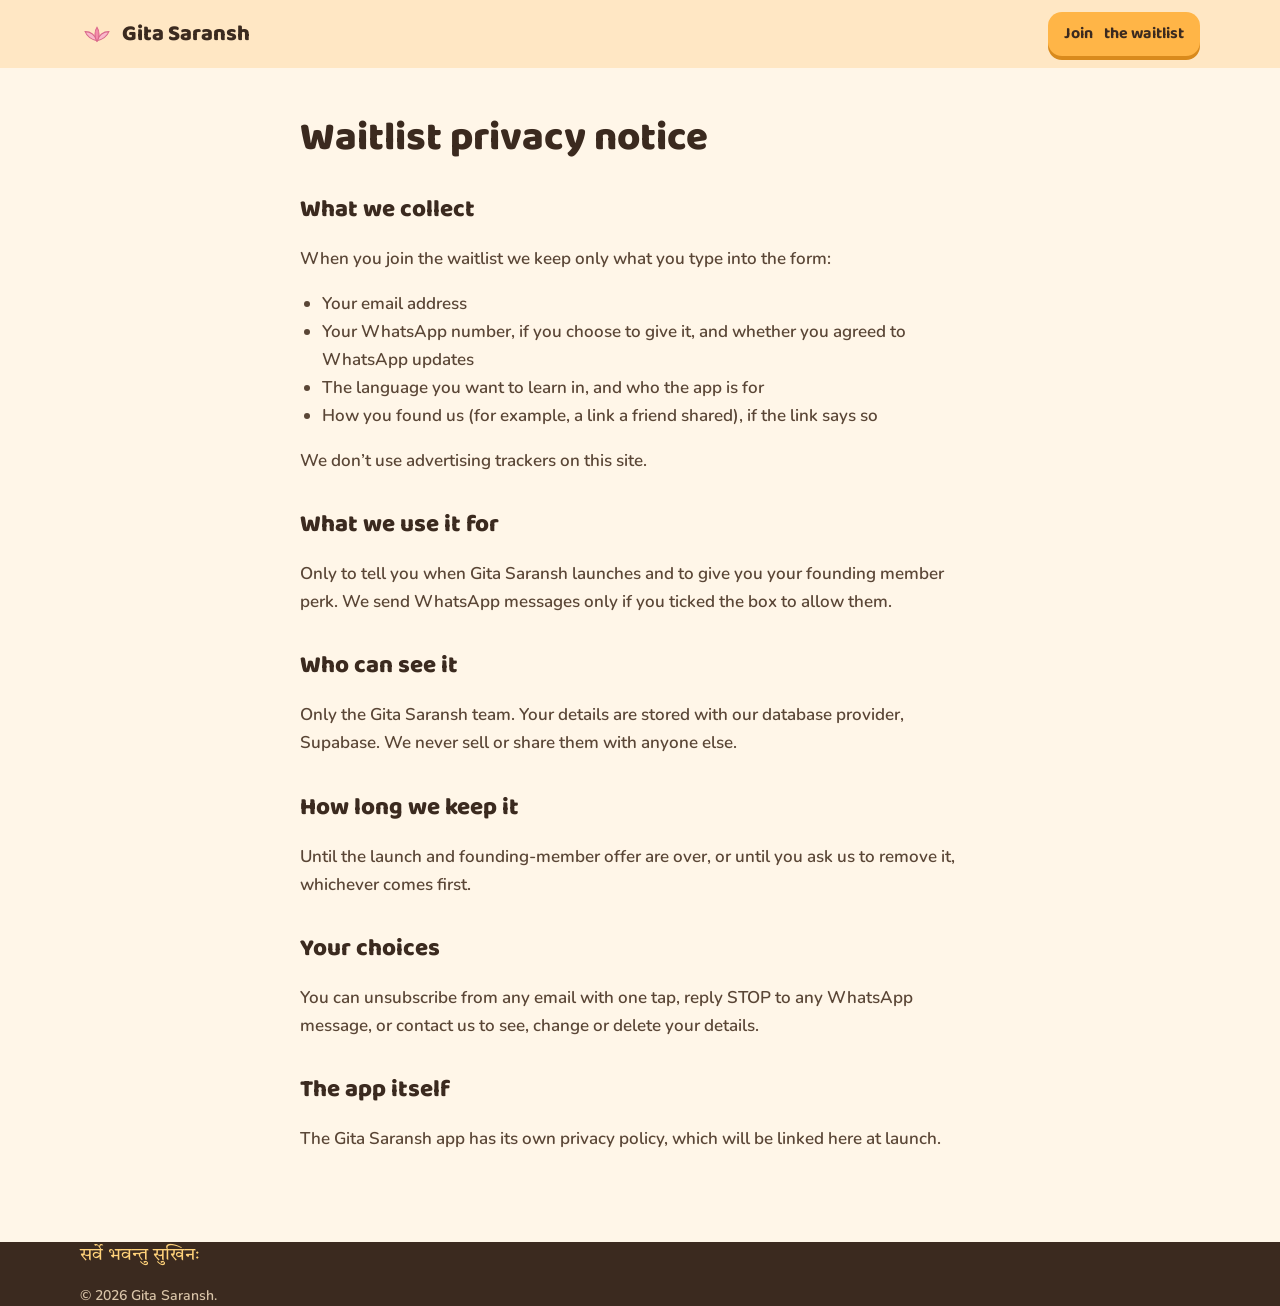
==== privacy.html @ 6c2f9ed2 "Gita Saransh waitlist website" ====
<!doctype html>
<html lang="en">
<head>
<meta charset="utf-8">
<meta name="viewport" content="width=device-width, initial-scale=1">
<title>Privacy · Gita Saransh</title>
<meta name="description" content="How Gita Saransh uses the details you give when you join the waitlist.">
<meta name="theme-color" content="#FFE7C4">
<link rel="icon" href="assets/favicon.svg" type="image/svg+xml">
<link rel="preconnect" href="https://fonts.googleapis.com">
<link rel="preconnect" href="https://fonts.gstatic.com" crossorigin>
<link rel="stylesheet" href="https://fonts.googleapis.com/css2?family=Baloo+2:wght@700;800&family=Nunito:wght@600;700;800&family=Tiro+Devanagari+Sanskrit&display=swap">
<link rel="stylesheet" href="styles.css">
<script src="config.js" defer></script>
<script src="settings.js" defer></script>
</head>
<body>
<header class="site-header">
  <div class="wrap hdr">
    <a class="brand" href="index.html">
      <svg width="34" height="22" viewBox="0 0 200 120" aria-hidden="true"><path d="M100 100 C70 92 40 72 30 46 C60 46 88 66 100 100 Z" fill="#F9B8CB" stroke="#D9678A" stroke-width="6"/><path d="M100 100 C130 92 160 72 170 46 C140 46 112 66 100 100 Z" fill="#F9B8CB" stroke="#D9678A" stroke-width="6"/><path d="M100 104 C84 82 84 42 100 20 C116 42 116 82 100 104 Z" fill="#F48BAA" stroke="#D9678A" stroke-width="6"/></svg>
      <span>Gita Saransh</span>
    </a>
    <a class="btn btn--sm" href="index.html#join">Join<span class="hide-s">&nbsp;the waitlist</span></a>
  </div>
</header>

<main class="wrap doc">
  <h1>Waitlist privacy notice</h1>
  <p data-tpl="Last updated: {privacy_updated}" data-needs="privacy_updated" hidden></p>

  <h2>What we collect</h2>
  <p>When you join the waitlist we keep only what you type into the form:</p>
  <ul>
    <li>Your email address</li>
    <li>Your WhatsApp number, if you choose to give it, and whether you agreed to WhatsApp updates</li>
    <li>The language you want to learn in, and who the app is for</li>
    <li>How you found us (for example, a link a friend shared), if the link says so</li>
  </ul>
  <p>We don’t use advertising trackers on this site.</p>

  <h2>What we use it for</h2>
  <p>Only to tell you when Gita Saransh launches and to give you your founding member perk. We send WhatsApp messages only if you ticked the box to allow them.</p>

  <h2>Who can see it</h2>
  <p>Only the Gita Saransh team. Your details are stored with our database provider, Supabase. We never sell or share them with anyone else.</p>

  <h2>How long we keep it</h2>
  <p>Until the launch and founding-member offer are over, or until you ask us to remove it, whichever comes first.</p>

  <h2>Your choices</h2>
  <p>You can unsubscribe from any email with one tap, reply STOP to any WhatsApp message, <span data-needs="contact_email" hidden>or write to <a href="#" data-tpl-href="mailto:{contact_email}" data-tpl="{contact_email}"></a></span><span data-unless="contact_email">or contact us</span> to see, change or delete your details.</p>

  <h2>The app itself</h2>
  <p>The Gita Saransh app has its own privacy policy, which will be linked here at launch.</p>
</main>

<footer class="site-footer">
  <div class="wrap stack foot">
    <p class="sa" lang="sa">सर्वे भवन्तु सुखिनः</p>
    <small>© 2026 Gita Saransh.</small>
  </div>
</footer>
</body>
</html>
---- styles.css ----
/* Gita Saransh website
   Design language from the app's design canvas:
   Baloo 2 (headings), Nunito (body), Tiro Devanagari Sanskrit (shlokas);
   ghee, peach and marigold palette; chunky buttons with a 5px bottom shadow. */

:root {
  --ghee: #FFF6E8;
  --peach: #FFE7C4;
  --peach-soft: #FFE1B0;
  --marigold: #FFB547;
  --marigold-deep: #D98A1C;
  --line: #F2DDBF;
  --ink: #3B2A1F;
  --ink-soft: #5A4636;
  --ink-mute: #6B5646;
  --rust: #A3481A;
  --rust-deep: #7A3410;
  --focus: #2F5FBF;
  --tulsi: #4E8F3E;
  --tulsi-deep: #2F6B2A;
  --f-head: 'Baloo 2', system-ui, sans-serif;
  --f-body: 'Nunito', system-ui, sans-serif;
  --f-sa: 'Tiro Devanagari Sanskrit', 'Noto Serif Devanagari', serif;
  color-scheme: light;
}

*, *::before, *::after { box-sizing: border-box; }
html { scroll-behavior: smooth; -webkit-text-size-adjust: 100%; }
body {
  margin: 0;
  background: var(--ghee);
  color: var(--ink);
  font-family: var(--f-body);
  font-weight: 600;
  line-height: 1.5;
  -webkit-font-smoothing: antialiased;
}
img { display: block; max-width: none; }
a { color: var(--rust); }
a:hover { color: var(--rust-deep); }
:focus-visible { outline: 3px solid var(--focus); outline-offset: 3px; }
[hidden] { display: none !important; }
section[id] { scroll-margin-top: 76px; }

.sr-only {
  position: absolute; width: 1px; height: 1px; padding: 0; margin: -1px;
  overflow: hidden; clip: rect(0 0 0 0); white-space: nowrap; border: 0;
}
.skip {
  position: absolute; left: 12px; top: -60px; z-index: 50;
  padding: 10px 16px; border-radius: 12px; background: var(--ink); color: var(--peach-soft);
  font-weight: 800; text-decoration: none;
}
.skip:focus { top: 12px; }

/* ---------- layout ---------- */
.wrap { width: 100%; max-width: 1200px; margin: 0 auto; padding: 0 20px; }
.sec { padding: 56px 0; }
.stack { display: flex; flex-direction: column; }
.h1 { margin: 0; font-family: var(--f-head); font-weight: 800; font-size: 40px; line-height: 1.05; letter-spacing: -.01em; }
.h2 { margin: 0; font-family: var(--f-head); font-weight: 800; font-size: 32px; line-height: 1.1; }
.h3 { margin: 0; font-family: var(--f-head); font-weight: 800; font-size: 23px; line-height: 1.15; }
.lede { margin: 0; font-size: 17px; line-height: 1.55; color: var(--ink-soft); }
.eyebrow { font-weight: 800; font-size: 14px; letter-spacing: .08em; text-transform: uppercase; color: var(--rust); }
.sa { font-family: var(--f-sa); font-weight: 400; }
.body { margin: 0; font-size: 16px; line-height: 1.5; color: var(--ink-soft); }

/* ---------- buttons ---------- */
.btn {
  display: inline-flex; align-items: center; justify-content: center; gap: 8px;
  min-height: 58px; padding: 8px 26px; border: none; border-radius: 18px; text-align: center;
  background: var(--marigold); color: var(--ink);
  font-family: var(--f-head); font-weight: 700; font-size: 20px; line-height: 1;
  text-decoration: none; box-shadow: 0 5px 0 var(--marigold-deep);
  cursor: pointer; transition: transform .08s, box-shadow .08s, filter .15s;
}
.btn:hover { color: var(--ink); filter: brightness(1.04); }
.btn:active { transform: translateY(4px); box-shadow: 0 1px 0 var(--marigold-deep); }
.btn[disabled] { background: #EFE3D1; color: #7D6A58; box-shadow: 0 5px 0 #DCCDB7; cursor: progress; transform: none; filter: none; }
.btn--block { width: 100%; }
.btn--sm { min-height: 44px; padding: 0 16px; white-space: nowrap; font-size: 16px; border-radius: 14px; box-shadow: 0 4px 0 var(--marigold-deep); }
.btn--green { background: var(--tulsi); color: #fff; box-shadow: 0 5px 0 var(--tulsi-deep); }
.btn--green:hover { color: #fff; }
.btn--green:active { box-shadow: 0 1px 0 var(--tulsi-deep); }
.ghost {
  display: inline-flex; align-items: center; min-height: 44px; padding: 0 10px;
  border: none; background: transparent; color: #8A4A12;
  font-family: var(--f-head); font-weight: 700; font-size: 17px; text-decoration: none; cursor: pointer;
}
.ghost:hover { color: var(--rust-deep); text-decoration: underline; text-underline-offset: 4px; }

/* ---------- header ---------- */
.site-header { position: sticky; top: 0; z-index: 20; background: var(--peach); transition: box-shadow .2s; }
.site-header.scrolled { box-shadow: 0 3px 0 var(--line); }
.hdr { height: 68px; display: flex; align-items: center; gap: 12px; }
.brand { display: flex; align-items: center; gap: 8px; flex-grow: 1; color: var(--ink); text-decoration: none; }
.brand:hover { color: var(--ink); }
.brand span { font-family: var(--f-head); font-weight: 800; font-size: 22px; white-space: nowrap; }
@media (max-width: 440px) { .hdr { gap: 8px; } .brand { gap: 6px; min-width: 0; } .brand span { font-size: 19px; overflow: hidden; text-overflow: ellipsis; } .langsel { padding: 0 4px; font-size: 13px; max-width: 108px; } .btn--sm { padding: 0 12px; } }
.nav { display: none; gap: 22px; align-items: center; margin-right: 8px; }
.navlink { font-weight: 800; font-size: 15px; color: var(--ink); text-decoration: none; padding: 10px 4px; }
.navlink:hover { color: var(--rust); }
.langsel {
  height: 44px; border-radius: 14px; border: 2px solid var(--line); background: #fff;
  padding: 0 10px; font-family: var(--f-body); font-weight: 800; font-size: 14px; color: var(--ink); cursor: pointer;
}
.hide-s { display: none; }

/* ---------- hero ---------- */
.hero-sec { background: var(--peach); position: relative; overflow: hidden; }
.hero { display: grid; grid-template-columns: minmax(0, 1fr); gap: 4px; align-items: center; padding-top: 18px; }
.hero-copy { gap: 14px; position: relative; z-index: 1; }
.hero-copy .sa { font-size: 19px; color: var(--rust); }
.cta-row { display: flex; flex-wrap: wrap; gap: 10px; margin-top: 4px; }
.pills { display: flex; flex-wrap: wrap; gap: 8px; }
.pill { padding: 6px 12px; border-radius: 999px; background: var(--ghee); font-weight: 800; font-size: 13px; }
.scene-wrap { position: relative; height: 370px; display: flex; justify-content: center; }
.scene { position: relative; width: 360px; height: 370px; flex-shrink: 0; transform-origin: 50% 0; }
.scene > * { position: absolute; }
.sun-pulse { left: 60px; top: 10px; width: 240px; height: 240px; border-radius: 50%; background: #FFD98E; }
.sun { left: 80px; top: 30px; width: 200px; height: 200px; border-radius: 50%; background: #FFC24B; }
.rays { left: 30px; top: -20px; }
.cloud { height: 28px; border-radius: 28px; background: #fff; opacity: .85; }
.hill1 { left: -80px; width: 520px; top: 260px; height: 300px; border-radius: 50% 50% 0 0; background: #F6C98A; }
.hill2 { left: -160px; width: 440px; top: 290px; height: 300px; border-radius: 50% 50% 0 0; background: #EFB56B; }
.hello {
  left: 212px; top: 70px; padding: 6px 14px; border-radius: 16px; background: #fff;
  box-shadow: 0 3px 0 var(--line); font-family: var(--f-head); font-weight: 800; font-size: 20px;
  color: var(--rust); white-space: nowrap;
}

/* ---------- how it works ---------- */
.steps { display: grid; grid-template-columns: minmax(0, 1fr); gap: 16px; }
.card { border-radius: 24px; background: #fff; border: 3px solid var(--line); padding: 20px; display: flex; flex-direction: column; gap: 12px; }
.num {
  width: 40px; height: 40px; border-radius: 20px; background: var(--marigold);
  display: flex; align-items: center; justify-content: center;
  font-family: var(--f-head); font-weight: 800; font-size: 20px;
}
.demo { border-radius: 16px; background: var(--ghee); }
.demo--shloka { padding: 12px; font-size: 19px; line-height: 1.8; }
.demo--xp { height: 118px; display: flex; align-items: center; justify-content: center; gap: 14px; }
.demo--grow { height: 118px; display: flex; align-items: flex-end; justify-content: center; gap: 4px; overflow: hidden; }
.xp {
  display: flex; align-items: center; gap: 6px; padding: 10px 18px; border-radius: 999px;
  background: var(--peach-soft); border: 3px solid var(--marigold);
  font-family: var(--f-head); font-weight: 800; font-size: 26px; white-space: nowrap;
}
.xp-note { font-weight: 800; font-size: 14px; color: var(--ink-mute); line-height: 1.3; }
.forms-band { border-radius: 28px; background: var(--peach); padding: 22px 18px; display: flex; flex-direction: column; gap: 16px; }
.ages { display: grid; grid-template-columns: repeat(3, minmax(0, 1fr)); gap: 12px; margin: 0; padding: 0; list-style: none; }
.age {
  border-radius: 18px; background: var(--ghee); padding: 10px 6px 12px;
  display: flex; flex-direction: column; align-items: center; gap: 2px; text-align: center;
}
.age-name { font-family: var(--f-head); font-weight: 800; font-size: 18px; line-height: 1.1; }
.age-span { font-size: 13px; font-weight: 800; color: var(--rust); }

/* ---------- split sections ---------- */
.split { display: grid; grid-template-columns: minmax(0, 1fr); gap: 28px; align-items: center; }
.ticks { display: flex; flex-direction: column; gap: 8px; margin: 0; padding: 0; list-style: none; font-weight: 700; font-size: 16px; }
.ticks li { display: flex; gap: 8px; align-items: flex-start; }
.ticks svg { flex-shrink: 0; }
.hint { font-size: 14px; font-weight: 700; color: var(--ink-mute); }

/* ask krishna */
.chat { border-radius: 28px; background: var(--ghee); border: 3px solid var(--line); padding: 16px; display: flex; flex-direction: column; gap: 12px; }
.agetabs { display: flex; gap: 6px; overflow-x: auto; scrollbar-width: none; padding: 3px; margin: -3px; }
.agetabs::-webkit-scrollbar { display: none; }
.tab {
  flex-shrink: 0; border: 2px solid var(--line); background: #fff; border-radius: 14px;
  min-height: 44px; padding: 4px 12px; font-family: var(--f-head); font-weight: 700; font-size: 15px;
  color: var(--ink-mute); cursor: pointer; line-height: 1.1;
}
.tab[aria-pressed="true"] { background: var(--ink); border-color: var(--ink); color: var(--peach-soft); }
.q-bubble { align-self: flex-end; max-width: 80%; padding: 11px 15px; border-radius: 20px 20px 6px 20px; background: var(--marigold); font-weight: 700; font-size: 16px; }
.a-row { display: flex; gap: 8px; align-items: flex-end; }
.avatar { width: 46px; height: 46px; flex-shrink: 0; border-radius: 23px; background: var(--peach); overflow: hidden; position: relative; }
.avatar img { position: absolute; left: -2px; top: 0; }
.a-bubble { padding: 12px 15px; border-radius: 20px 20px 20px 6px; background: #fff; border: 2px solid var(--line); font-weight: 600; font-size: 16px; line-height: 1.5; }
.gesture { font-style: italic; font-size: 13px; font-weight: 700; color: var(--rust); margin-bottom: 4px; }
.verse { margin-left: 54px; border-radius: 18px; background: #FFF1D6; border: 2px solid #F5CF8E; padding: 12px 14px; }
.verse-tag { display: inline-block; padding: 2px 8px; border-radius: 999px; background: var(--marigold); font-weight: 800; font-size: 12px; margin-bottom: 6px; }
.verse .sa { font-size: 17px; line-height: 1.6; }
.verse-en { font-size: 14px; font-weight: 700; line-height: 1.45; margin-top: 6px; }

/* courtyard */
.items { display: grid; grid-template-columns: repeat(3, minmax(0, 1fr)); gap: 10px; margin: 0; padding: 0; list-style: none; }
.item { border-radius: 18px; background: #fff; border: 2px solid var(--line); padding: 8px 6px 10px; display: flex; flex-direction: column; align-items: center; gap: 2px; text-align: center; }
.item-name { font-size: 13px; font-weight: 800; line-height: 1.2; }
.item-xp { font-size: 12px; font-weight: 800; color: var(--rust); }
.yard { position: relative; height: 340px; border-radius: 28px; overflow: hidden; background: var(--peach); }
.yard-ground { position: absolute; left: 0; right: 0; top: 214px; bottom: 0; background: #EFC08A; border-top: 4px solid #E0A868; }
.yard-garland { position: absolute; left: 0; top: 0; width: 100%; height: 30px; }
.yard-stage { position: absolute; left: 50%; top: 22px; width: 300px; margin-left: -150px; height: 300px; }
.yard-stage > * { position: absolute; }

/* join */
.join-sec { background: var(--peach); }
.joingrid { display: grid; grid-template-columns: minmax(0, 1fr); gap: 20px; }
.perk { border-radius: 22px; background: #fff; border: 3px dashed var(--marigold); padding: 16px 18px; display: flex; gap: 12px; align-items: center; }
.perk-title { font-family: var(--f-head); font-weight: 800; font-size: 19px; line-height: 1.2; }
.perk-body { font-size: 15px; font-weight: 700; color: var(--ink-soft); line-height: 1.4; }
.panel { border-radius: 28px; background: #fff; box-shadow: 0 6px 0 var(--line); padding: 22px 20px; display: flex; flex-direction: column; gap: 18px; }
.fields { display: grid; grid-template-columns: minmax(0, 1fr); gap: 18px; }
.lbl { display: block; font-family: var(--f-head); font-weight: 700; font-size: 17px; margin-bottom: 6px; padding: 0; }
.lbl small { font-family: var(--f-body); font-weight: 600; font-size: 14px; color: var(--ink-mute); }
.inp {
  width: 100%; height: 54px; border-radius: 16px; border: 3px solid var(--line); background: #fff;
  padding: 0 16px; font-family: var(--f-body); font-weight: 700; font-size: 17px; color: var(--ink);
}
.inp::placeholder { color: #8F7A66; }
.inp:focus { border-color: var(--marigold); outline: none; box-shadow: 0 0 0 4px var(--peach-soft); }
.inp[aria-invalid="true"] { border-color: #C0461B; }
select.inp { cursor: pointer; }
.cc { height: 54px; border-radius: 16px; background: #F4EEE6; padding: 0 12px; display: flex; align-items: center; font-weight: 800; font-size: 16px; flex-shrink: 0; }
.row { display: flex; gap: 8px; }
.ccsel { width: 108px; border: 3px solid #F4EEE6; font-family: var(--f-body); color: var(--ink); cursor: pointer; padding: 0 6px 0 10px; }
.ccsel:focus { border-color: var(--marigold); outline: none; box-shadow: 0 0 0 4px var(--peach-soft); }
.row .inp { min-width: 0; }
.check { display: flex; gap: 10px; align-items: flex-start; font-size: 15px; font-weight: 700; line-height: 1.4; cursor: pointer; }
.check input { width: 22px; height: 22px; margin: 0; flex-shrink: 0; accent-color: var(--marigold-deep); }
fieldset { border: none; margin: 0; padding: 0; min-width: 0; }
.chips { display: flex; flex-wrap: wrap; gap: 8px; }
.chip { position: relative; }
.chip input { position: absolute; opacity: 0; width: 1px; height: 1px; }
.chip span {
  display: inline-flex; align-items: center; min-height: 44px; padding: 0 16px;
  border: 2px solid var(--line); background: #fff; border-radius: 999px;
  font-weight: 800; font-size: 15px; cursor: pointer; transition: background .15s, box-shadow .15s;
}
.chip input:checked + span { background: var(--peach-soft); border-color: var(--marigold); box-shadow: 0 3px 0 var(--marigold-deep); }
.chip input:focus-visible + span { outline: 3px solid var(--focus); outline-offset: 2px; }
.alert { margin: 0; padding: 10px 14px; border-radius: 14px; background: #FDE8E0; color: #8A2E12; font-weight: 800; font-size: 15px; }
.fineprint { margin: -6px 0 0; font-size: 13px; font-weight: 600; line-height: 1.5; color: var(--ink-mute); text-align: center; }
.hp { position: absolute; left: -9999px; width: 1px; height: 1px; overflow: hidden; }
.joined { align-items: center; text-align: center; gap: 10px; padding: 26px 22px; }
.joined-art { display: flex; align-items: flex-end; gap: 4px; }
.joined-title { font-family: var(--f-head); font-weight: 800; font-size: 30px; line-height: 1.1; }
.joined p { margin: 0; font-size: 16px; line-height: 1.5; color: var(--ink-soft); max-width: 420px; }

/* faq */
.faq { border-top: 3px solid var(--line); }
.faq details { border-bottom: 3px solid var(--line); }
.faq summary {
  display: flex; align-items: center; justify-content: space-between; gap: 12px;
  min-height: 64px; padding: 12px 4px; list-style: none; cursor: pointer;
  font-family: var(--f-head); font-weight: 700; font-size: 19px; line-height: 1.25;
}
.faq summary::-webkit-details-marker { display: none; }
.faq .plus {
  width: 34px; height: 34px; flex-shrink: 0; border-radius: 17px; background: var(--peach-soft);
  display: flex; align-items: center; justify-content: center; transition: transform .2s;
}
.faq details[open] .plus { transform: rotate(45deg); }
.faq details p { margin: 0; padding: 0 4px 18px; font-size: 16px; line-height: 1.6; color: var(--ink-soft); animation: gs-rise .45s ease-out both; }

/* footer */
.site-footer { background: var(--ink); color: #F6E4CC; }
.foot { padding-top: 40px; padding-bottom: 40px; gap: 16px; }
.foot .brand span { color: var(--ghee); }
.foot .sa { margin: 0; font-size: 18px; color: #FFD27A; }
.foot-links { display: flex; flex-wrap: wrap; gap: 18px; font-weight: 800; font-size: 15px; }
.foot-links a { color: var(--peach-soft); }
.foot-links a:hover { color: #fff; }
.foot small { font-size: 14px; font-weight: 600; color: #D9C4A8; }

/* ---------- animations (from onboarding.css) ---------- */
@keyframes gs-bob{0%,100%{transform:translateY(0)}50%{transform:translateY(-5px)}}
@keyframes gs-pop{0%{opacity:0;transform:scale(.5) translateY(24px)}60%{opacity:1;transform:scale(1.06) translateY(-4px)}100%{opacity:1;transform:none}}
@keyframes gs-rise{from{opacity:0;transform:translateY(14px)}to{opacity:1;transform:none}}
@keyframes gs-fade{from{opacity:0}to{opacity:1}}
@keyframes gs-twinkle{0%,100%{opacity:.25;transform:scale(.6) rotate(0deg)}50%{opacity:1;transform:scale(1) rotate(20deg)}}
@keyframes gs-drift{from{transform:translateX(-14px)}to{transform:translateX(14px)}}
@keyframes gs-wiggle{0%,100%{transform:rotate(-3deg)}50%{transform:rotate(3deg)}}
@keyframes gs-pulse{0%{transform:scale(.85);opacity:.75}100%{transform:scale(1.35);opacity:0}}
@keyframes gs-spin{to{transform:rotate(360deg)}}
@keyframes gs-hop{0%,100%{transform:translateY(0)}50%{transform:translateY(-6px)}}
@keyframes gs-sway{0%,100%{transform:rotate(-2deg)}50%{transform:rotate(2deg)}}
@keyframes gs-flicker{0%,100%{transform:scale(1,1) rotate(0deg)}30%{transform:scale(.94,1.06) rotate(-3deg)}60%{transform:scale(1.04,.95) rotate(2deg)}}
@keyframes gs-kw{0%{background:rgba(255,181,71,0)}1.5%{background:#FFB547}11%{background:#FFB547}13%,100%{background:rgba(255,181,71,0)}}

.a-bob{animation:gs-bob 3.4s ease-in-out infinite}
.a-pop{animation:gs-pop .75s cubic-bezier(.2,.9,.3,1.2) both}
.a-rise{animation:gs-rise .45s ease-out both}
.a-fade{animation:gs-fade .45s ease-out both}
.a-twinkle{animation:gs-twinkle 1.8s ease-in-out infinite;transform-origin:center}
.a-drift{animation:gs-drift 7s ease-in-out infinite alternate}
.a-wiggle{animation:gs-wiggle 1.4s ease-in-out infinite;transform-origin:50% 100%}
.a-pulse{animation:gs-pulse 1.8s ease-out infinite}
.a-spin{animation:gs-spin 16s linear infinite}
.a-hop{animation:gs-hop 1.2s ease-in-out infinite}
.a-sway{animation:gs-sway 2.4s ease-in-out infinite}
.a-flicker{animation:gs-flicker .9s ease-in-out infinite}
.kw{border-radius:8px;padding:0 3px;animation:gs-kw 7.2s linear infinite}

/* reveal on scroll (only when JS is on) */
.js .reveal { opacity: 0; transform: translateY(18px); transition: opacity .6s ease-out, transform .6s ease-out; }
.js .reveal.in { opacity: 1; transform: none; }

@media (prefers-reduced-motion: reduce) {
  html { scroll-behavior: auto; }
  *, *::before, *::after { animation: none !important; transition: none !important; }
  .js .reveal { opacity: 1; transform: none; }
}

/* ---------- tablet ≥700 ---------- */
@media (min-width: 700px) {
  .wrap { padding: 0 40px; }
  .sec { padding: 84px 0; }
  .h1 { font-size: 54px; }
  .h2 { font-size: 42px; }
  .lede { font-size: 19px; }
  .scene-wrap { height: 444px; }
  .scene { transform: scale(1.2); }
  .steps { grid-template-columns: repeat(3, minmax(0, 1fr)); }
  .ages { grid-template-columns: repeat(6, minmax(0, 1fr)); }
  .items { grid-template-columns: repeat(6, minmax(0, 1fr)); }
  .fields { grid-template-columns: repeat(2, minmax(0, 1fr)); }
  .hide-s { display: inline; }
}

/* ---------- desktop ≥1100 ---------- */
@media (min-width: 1100px) {
  .nav { display: flex; }
  .h1 { font-size: 64px; }
  .hero { grid-template-columns: minmax(0, 1.05fr) minmax(0, 1fr); gap: 24px; }
  .scene-wrap { height: 560px; }
  .scene { transform: scale(1.5); }
  .split { grid-template-columns: repeat(2, minmax(0, 1fr)); gap: 64px; }
  .split.rev > .first { order: 2; }
  .joingrid { grid-template-columns: minmax(0, .85fr) minmax(0, 1.15fr); gap: 40px; align-items: start; }
}

/* ---------- privacy page ---------- */
.doc { max-width: 760px; padding-top: 48px; padding-bottom: 72px; }
.doc h1 { margin: 0 0 8px; font-family: var(--f-head); font-weight: 800; font-size: 40px; line-height: 1.1; }
.doc h2 { margin: 32px 0 8px; font-family: var(--f-head); font-weight: 800; font-size: 24px; }
.doc p, .doc li { font-size: 17px; line-height: 1.65; color: var(--ink-soft); }
.doc ul { padding-left: 22px; }
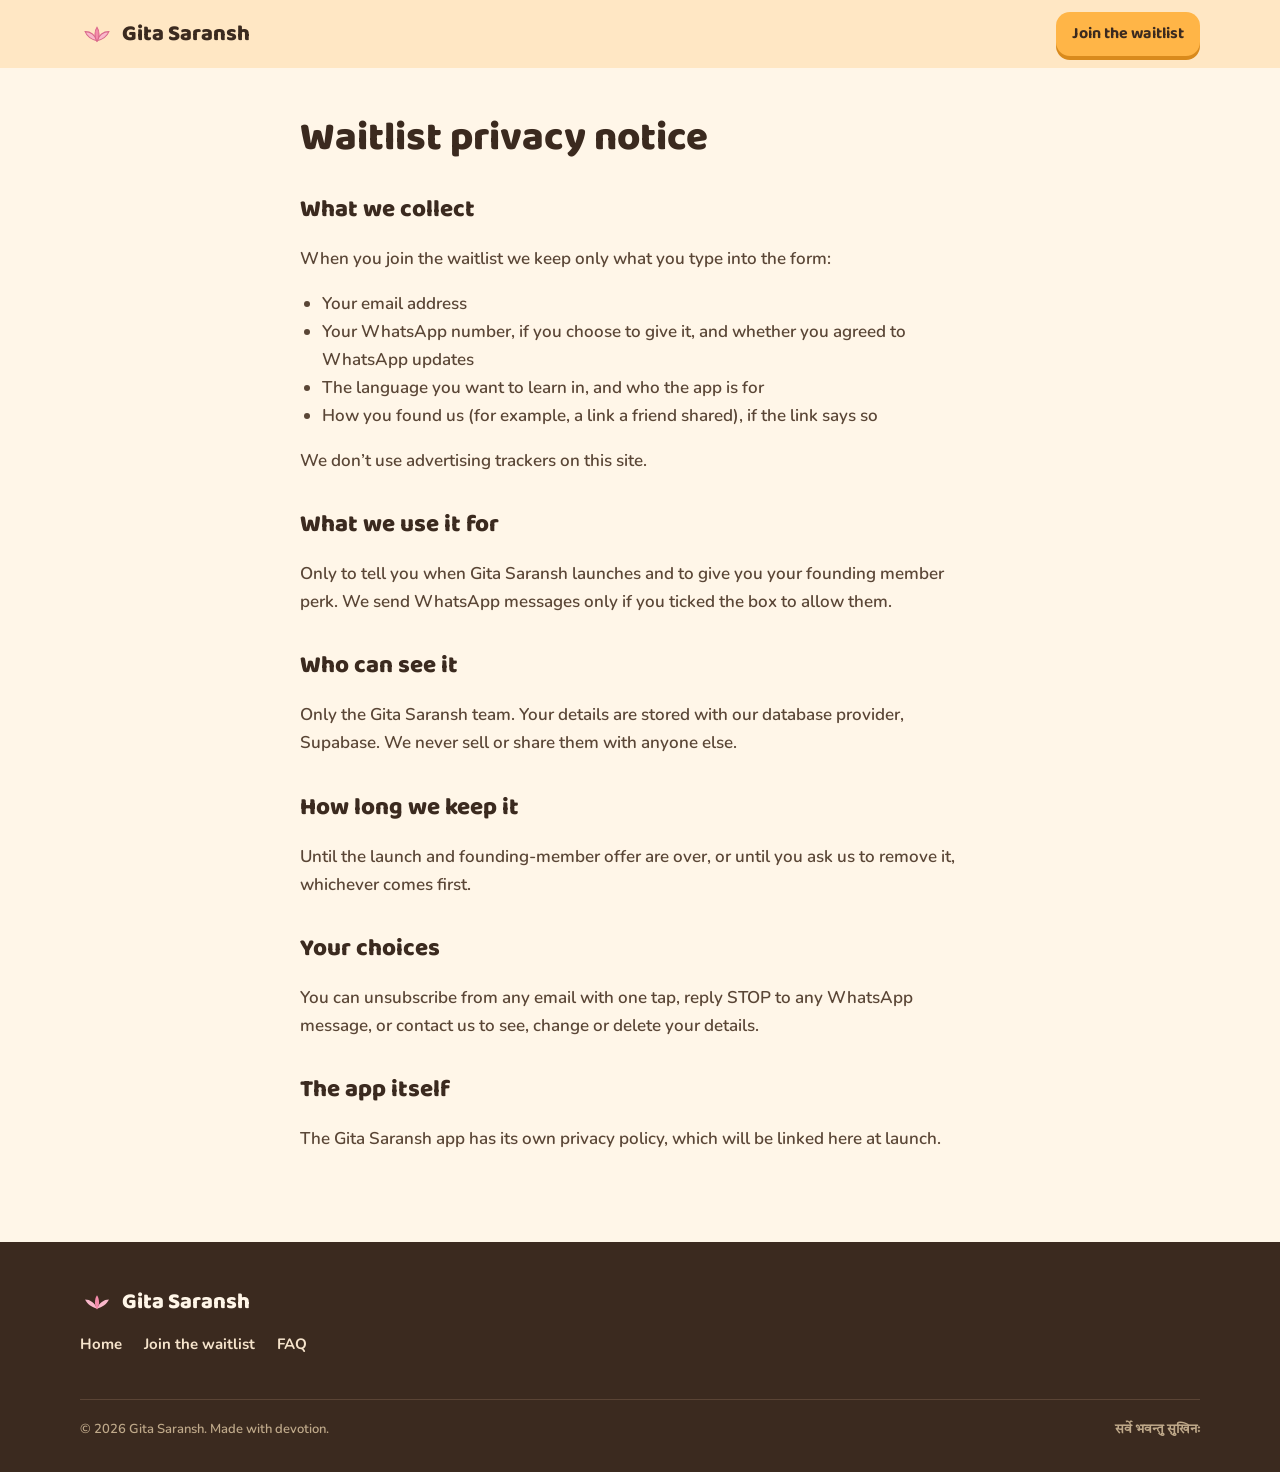
==== commit b7e80b82: "Update website" ====
--- a/privacy.html
+++ b/privacy.html
@@ -56,9 +56,18 @@
 </main>
 
 <footer class="site-footer">
-  <div class="wrap stack foot">
-    <p class="sa" lang="sa">सर्वे भवन्तु सुखिनः</p>
-    <small>© 2026 Gita Saransh.</small>
+  <div class="wrap foot foot-min">
+    <a class="brand" href="index.html"><svg width="34" height="22" viewBox="0 0 200 120" aria-hidden="true"><path d="M100 100 C70 92 40 72 30 46 C60 46 88 66 100 100 Z" fill="#F9B8CB"/><path d="M100 100 C130 92 160 72 170 46 C140 46 112 66 100 100 Z" fill="#F9B8CB"/><path d="M100 104 C84 82 84 42 100 20 C116 42 116 82 100 104 Z" fill="#F48BAA"/></svg><span>Gita Saransh</span></a>
+    <div class="foot-links">
+      <a href="index.html">Home</a>
+      <a href="index.html#join">Join the waitlist</a>
+      <a href="index.html#faq">FAQ</a>
+      <a href="#" data-tpl-href="mailto:{contact_email}" data-needs="contact_email" hidden>Contact us</a>
+    </div>
+    <div class="foot-bottom">
+      <small>© 2026 Gita Saransh. <span data-tpl="Made with devotion in {city}.">Made with devotion.</span></small>
+      <small lang="sa" class="sa">सर्वे भवन्तु सुखिनः</small>
+    </div>
   </div>
 </footer>
 </body>
--- a/styles.css
+++ b/styles.css
@@ -78,7 +78,7 @@
 .btn:active { transform: translateY(4px); box-shadow: 0 1px 0 var(--marigold-deep); }
 .btn[disabled] { background: #EFE3D1; color: #7D6A58; box-shadow: 0 5px 0 #DCCDB7; cursor: progress; transform: none; filter: none; }
 .btn--block { width: 100%; }
-.btn--sm { min-height: 44px; padding: 0 16px; white-space: nowrap; font-size: 16px; border-radius: 14px; box-shadow: 0 4px 0 var(--marigold-deep); }
+.btn--sm { min-height: 44px; padding: 0 16px; white-space: nowrap; gap: 0; font-size: 16px; border-radius: 14px; box-shadow: 0 4px 0 var(--marigold-deep); }
 .btn--green { background: var(--tulsi); color: #fff; box-shadow: 0 5px 0 var(--tulsi-deep); }
 .btn--green:hover { color: #fff; }
 .btn--green:active { box-shadow: 0 1px 0 var(--tulsi-deep); }
@@ -96,14 +96,10 @@
 .brand { display: flex; align-items: center; gap: 8px; flex-grow: 1; color: var(--ink); text-decoration: none; }
 .brand:hover { color: var(--ink); }
 .brand span { font-family: var(--f-head); font-weight: 800; font-size: 22px; white-space: nowrap; }
-@media (max-width: 440px) { .hdr { gap: 8px; } .brand { gap: 6px; min-width: 0; } .brand span { font-size: 19px; overflow: hidden; text-overflow: ellipsis; } .langsel { padding: 0 4px; font-size: 13px; max-width: 108px; } .btn--sm { padding: 0 12px; } }
-.nav { display: none; gap: 22px; align-items: center; margin-right: 8px; }
-.navlink { font-weight: 800; font-size: 15px; color: var(--ink); text-decoration: none; padding: 10px 4px; }
+@media (max-width: 440px) { .hdr { gap: 8px; } .brand { gap: 6px; min-width: 0; } .brand span { font-size: 19px; overflow: hidden; text-overflow: ellipsis; } .btn--sm { padding: 0 12px; } }
+.nav { display: none; gap: 14px; align-items: center; margin-right: 8px; }
+.navlink { font-weight: 800; font-size: 15px; color: var(--ink); text-decoration: none; padding: 10px 4px; white-space: nowrap; }
 .navlink:hover { color: var(--rust); }
-.langsel {
-  height: 44px; border-radius: 14px; border: 2px solid var(--line); background: #fff;
-  padding: 0 10px; font-family: var(--f-body); font-weight: 800; font-size: 14px; color: var(--ink); cursor: pointer;
-}
 .hide-s { display: none; }
 
 /* ---------- hero ---------- */
@@ -236,7 +232,7 @@
 .hp { position: absolute; left: -9999px; width: 1px; height: 1px; overflow: hidden; }
 .joined { align-items: center; text-align: center; gap: 10px; padding: 26px 22px; }
 .joined-art { display: flex; align-items: flex-end; gap: 4px; }
-.joined-title { font-family: var(--f-head); font-weight: 800; font-size: 30px; line-height: 1.1; }
+.joined-title { margin: 0; font-family: var(--f-head); font-weight: 800; font-size: 30px; line-height: 1.1; }
 .joined p { margin: 0; font-size: 16px; line-height: 1.5; color: var(--ink-soft); max-width: 420px; }
 
 /* faq */
@@ -256,14 +252,42 @@
 .faq details p { margin: 0; padding: 0 4px 18px; font-size: 16px; line-height: 1.6; color: var(--ink-soft); animation: gs-rise .45s ease-out both; }
 
 /* footer */
-.site-footer { background: var(--ink); color: #F6E4CC; }
-.foot { padding-top: 40px; padding-bottom: 40px; gap: 16px; }
+.site-footer { position: relative; background: var(--ink); color: #F6E4CC; }
+.foot-edge { display: block; width: 100%; height: 18px; }
+.site-footer .foot { padding-top: 48px; padding-bottom: 28px; }
+.foot-grid { display: grid; grid-template-columns: minmax(0, 1fr); gap: 36px; }
+.foot .brand { flex-grow: 0; }
 .foot .brand span { color: var(--ghee); }
-.foot .sa { margin: 0; font-size: 18px; color: #FFD27A; }
-.foot-links { display: flex; flex-wrap: wrap; gap: 18px; font-weight: 800; font-size: 15px; }
-.foot-links a { color: var(--peach-soft); }
-.foot-links a:hover { color: #fff; }
-.foot small { font-size: 14px; font-weight: 600; color: #D9C4A8; }
+.foot-about { display: flex; flex-direction: column; gap: 14px; max-width: 380px; }
+.foot-tag { margin: 0; font-size: 15px; line-height: 1.6; color: #E8D3B6; }
+.foot-shloka { margin: 4px 0 0; padding-left: 14px; border-left: 3px solid #FFB547; }
+.foot-shloka .sa { margin: 0; font-size: 20px; line-height: 1.4; color: #FFD27A; }
+.foot-shloka figcaption { margin-top: 2px; font-size: 13px; font-weight: 700; font-style: italic; color: #CDB797; }
+.foot-h { margin: 0 0 12px; font-family: var(--f-head); font-weight: 800; font-size: 13px; letter-spacing: .1em; text-transform: uppercase; color: #FFB547; }
+.foot-col ul { margin: 0; padding: 0; list-style: none; display: flex; flex-direction: column; gap: 2px; }
+.foot-col a { display: inline-flex; align-items: center; min-height: 36px; font-weight: 700; font-size: 15px; color: #F6E4CC; text-decoration: none; }
+.foot-col a:hover { color: #fff; text-decoration: underline; text-underline-offset: 4px; text-decoration-color: #FFB547; }
+.foot-card { align-self: start; display: flex; flex-direction: column; align-items: flex-start; gap: 8px; padding: 20px; border-radius: 22px; background: #4A362A; border: 1px solid #5E4637; }
+.foot-card-k { font-weight: 800; font-size: 12px; letter-spacing: .08em; text-transform: uppercase; color: #FFD27A; }
+.foot-card-t { margin: 0; font-family: var(--f-head); font-weight: 800; font-size: 20px; line-height: 1.2; color: var(--ghee); }
+.foot-card-s { margin: 0 0 6px; font-size: 14px; line-height: 1.5; color: #E8D3B6; }
+.foot-card .btn--sm { color: var(--ink); }
+.foot-bottom { margin-top: 44px; padding-top: 20px; border-top: 1px solid #5A4435; display: flex; flex-wrap: wrap; gap: 8px 24px; justify-content: space-between; }
+.foot-bottom small { font-size: 13px; font-weight: 600; color: #BFA98A; }
+.site-footer .foot-min { padding-top: 40px; padding-bottom: 28px; }
+.foot-min .foot-links { display: flex; flex-wrap: wrap; gap: 8px 22px; margin-top: 14px; }
+.foot-min .foot-links a { font-weight: 700; font-size: 15px; color: #F6E4CC; text-decoration: none; }
+.foot-min .foot-links a:hover { color: #fff; text-decoration: underline; text-underline-offset: 4px; }
+@media (min-width: 700px) {
+  .site-footer .foot { padding-top: 64px; padding-bottom: 32px; }
+  .site-footer .foot-min { padding-top: 44px; }
+  .foot-grid { grid-template-columns: repeat(2, minmax(0, 1fr)); gap: 40px 48px; }
+  .foot-about { grid-column: 1 / -1; }
+}
+@media (min-width: 1100px) {
+  .foot-grid { grid-template-columns: minmax(0, 1.5fr) minmax(0, .9fr) minmax(0, .9fr) minmax(0, 1.3fr); gap: 48px; }
+  .foot-about { grid-column: auto; }
+}
 
 /* ---------- animations (from onboarding.css) ---------- */
 @keyframes gs-bob{0%,100%{transform:translateY(0)}50%{transform:translateY(-5px)}}
@@ -304,6 +328,80 @@
   .js .reveal { opacity: 1; transform: none; }
 }
 
+
+
+/* ---------- hero pricing note ---------- */
+.cta-note { margin: 0; display: flex; gap: 8px; align-items: flex-start; font-size: 15px; line-height: 1.45; color: var(--ink-soft); }
+.cta-note svg { flex-shrink: 0; margin-top: 2px; }
+.cta-note strong { color: var(--ink); }
+
+/* ---------- ask krishna: label, stage, disclaimer ---------- */
+.lbl-sm { font-family: var(--f-head); font-weight: 700; font-size: 15px; color: var(--ink-mute); margin-bottom: -6px; }
+.stage {
+  margin: 0; display: flex; align-items: center; gap: 8px; padding: 6px 12px 6px 6px; align-self: flex-start;
+  border-radius: 999px; background: #fff; border: 2px solid var(--line); font-size: 14px; line-height: 1.3;
+}
+.stage img { flex-shrink: 0; border-radius: 50%; background: var(--peach); }
+.stage em { color: var(--rust); font-style: normal; font-weight: 800; }
+.stage.flash { animation: gs-pop .5s cubic-bezier(.2,.9,.3,1.2) both; }
+.disclaimer { margin: 2px 0 0; display: flex; gap: 8px; align-items: flex-start; font-size: 13px; font-weight: 700; line-height: 1.45; color: var(--ink-mute); }
+.disclaimer svg { flex-shrink: 0; margin-top: 1px; color: var(--rust); }
+
+/* ---------- inside the app: phone mockups ---------- */
+.inside-sec { background: var(--peach); overflow: hidden; }
+.phones { display: flex; gap: 22px; overflow-x: auto; scroll-snap-type: x mandatory; padding: 6px 20px 18px; margin: 0 -20px; scrollbar-width: none; }
+.phones::-webkit-scrollbar { display: none; }
+.phone-fig { flex: 0 0 250px; margin: 0; display: flex; flex-direction: column; gap: 14px; scroll-snap-align: center; }
+.phone-fig figcaption { font-size: 15px; line-height: 1.45; color: var(--ink-soft); padding: 0 4px; }
+.phone-fig figcaption strong { display: block; font-family: var(--f-head); font-weight: 800; font-size: 20px; color: var(--ink); }
+.phone { position: relative; width: 250px; height: 520px; border-radius: 40px; background: #2B1E16; padding: 9px; box-shadow: 0 18px 36px rgba(59,42,31,.18); }
+.phone::before { content: ""; position: absolute; z-index: 3; top: 17px; left: 50%; width: 64px; height: 18px; margin-left: -32px; border-radius: 10px; background: #2B1E16; }
+.scr { position: relative; height: 100%; border-radius: 32px; overflow: hidden; background: var(--ghee); display: flex; flex-direction: column; gap: 10px; padding: 42px 14px 14px; font-size: 13px; }
+.scr-top { display: flex; align-items: center; gap: 8px; }
+.scr-x { font-size: 13px; color: var(--ink-mute); }
+.scr-bar { flex: 1; height: 10px; border-radius: 6px; background: #EFE3D1; overflow: hidden; }
+.scr-bar i { display: block; height: 100%; border-radius: 6px; background: #4E8F3E; }
+.scr-chip { display: inline-flex; align-items: center; gap: 3px; padding: 2px 8px; border-radius: 999px; background: var(--peach-soft); font-weight: 800; font-size: 11px; color: #8A4A12; }
+.scr-title { flex: 1; text-align: center; font-family: var(--f-head); font-weight: 800; font-size: 16px; }
+.scr-seg { display: flex; gap: 4px; padding: 3px; border-radius: 12px; background: #EFE3D1; }
+.scr-seg span { flex: 1; text-align: center; padding: 4px 0; border-radius: 9px; font-weight: 800; font-size: 11px; color: var(--ink-mute); }
+.scr-seg .on { background: #fff; color: var(--ink); box-shadow: 0 2px 0 var(--line); }
+.scr-vyasa { display: flex; align-items: flex-end; gap: 4px; }
+.scr-say { padding: 8px 10px; border-radius: 14px 14px 14px 4px; background: #fff; border: 2px solid var(--line); font-weight: 700; font-size: 12px; line-height: 1.35; margin-bottom: 18px; }
+.scr-card { border-radius: 16px; background: #fff; border: 2px solid var(--line); padding: 8px 6px; font-size: 13px; line-height: 1.75; text-align: center; }
+.scr-iast { margin: -2px 0 0; text-align: center; font-size: 11px; font-style: italic; color: var(--ink-mute); }
+.scr-mic { position: relative; width: 74px; height: 74px; margin: auto auto 0; }
+.scr-pulse { position: absolute; inset: 0; border-radius: 50%; background: #BFD6FA; }
+.scr-micbtn { position: absolute; inset: 7px; border-radius: 50%; background: #6FA8F5; box-shadow: 0 4px 0 #3F6FC2; display: flex; align-items: center; justify-content: center; }
+.scr-micbtn svg { width: 28px; height: 28px; fill: none; stroke: #fff; stroke-width: 2.4; stroke-linecap: round; }
+.scr-hint { margin: 0; text-align: center; font-weight: 800; font-size: 11px; color: var(--ink-mute); }
+.scr--path { padding-bottom: 0; }
+.scr-unit { border-radius: 16px; background: var(--marigold); box-shadow: 0 4px 0 var(--marigold-deep); padding: 9px 12px; display: flex; flex-direction: column; }
+.scr-unit strong { font-family: var(--f-head); font-weight: 800; font-size: 16px; line-height: 1.1; }
+.scr-unit span { font-weight: 700; font-size: 11px; color: #6B4210; }
+.path { position: relative; flex: 1; display: flex; flex-direction: column; align-items: flex-start; gap: 9px; padding: 6px 0 0 44px; }
+.node { width: 44px; height: 40px; border-radius: 50%; display: flex; align-items: center; justify-content: center; background: #E7DCCB; box-shadow: 0 4px 0 #CDBFA9; color: #A8927A; font-family: var(--f-head); font-weight: 800; font-size: 13px; }
+.node.done { background: #9CCB6B; box-shadow: 0 4px 0 #6FA046; color: #fff; font-size: 16px; }
+.node.now { width: 52px; height: 48px; background: var(--marigold); box-shadow: 0 4px 0 var(--marigold-deep), 0 0 0 6px rgba(255,181,71,.3); color: var(--ink); font-size: 15px; }
+.path-k { position: absolute; right: -4px; top: 150px; }
+.scr-tabs { display: flex; justify-content: space-around; margin: 0 -14px; padding: 8px 4px 12px; background: #fff; border-top: 2px solid var(--line); }
+.scr-tabs span { display: flex; flex-direction: column; align-items: center; gap: 2px; font-weight: 800; font-size: 9.5px; color: #A8927A; }
+.scr-tabs svg { width: 20px; height: 20px; fill: none; stroke: currentColor; stroke-width: 2.2; stroke-linejoin: round; stroke-linecap: round; }
+.scr-tabs .on { color: #A3481A; }
+.scr--video { padding: 0; background: #211A40; }
+.scr--video video { width: 100%; height: 100%; object-fit: cover; display: block; }
+.grow-text { position: absolute; left: 12px; right: 12px; bottom: 26px; display: flex; flex-direction: column; align-items: center; gap: 4px; text-align: center; color: #FFF6E8; opacity: 0; transform: translateY(10px); transition: opacity .5s, transform .5s; }
+.grow-text.on { opacity: 1; transform: none; }
+.grow-h { font-family: var(--f-head); font-weight: 800; font-size: 22px; line-height: 1.1; text-shadow: 0 2px 10px rgba(0,0,0,.35); }
+.grow-s { font-weight: 800; font-size: 12px; color: #FFD27A; }
+.grow-btn { margin-top: 8px; padding: 9px 18px; border-radius: 14px; background: var(--marigold); color: var(--ink); box-shadow: 0 4px 0 var(--marigold-deep); font-family: var(--f-head); font-weight: 800; font-size: 14px; }
+.preview-note { margin: -6px 0 0; font-size: 13px; font-weight: 700; color: var(--ink-mute); }
+@media (min-width: 900px) {
+  .phones { justify-content: center; overflow: visible; margin: 0; padding: 6px 0 18px; gap: 36px; }
+  .preview-note { text-align: center; }
+}
+@media (min-width: 1100px) and (max-width: 1299px) { .nav { gap: 10px; } }
+
 /* ---------- tablet ≥700 ---------- */
 @media (min-width: 700px) {
   .wrap { padding: 0 40px; }
